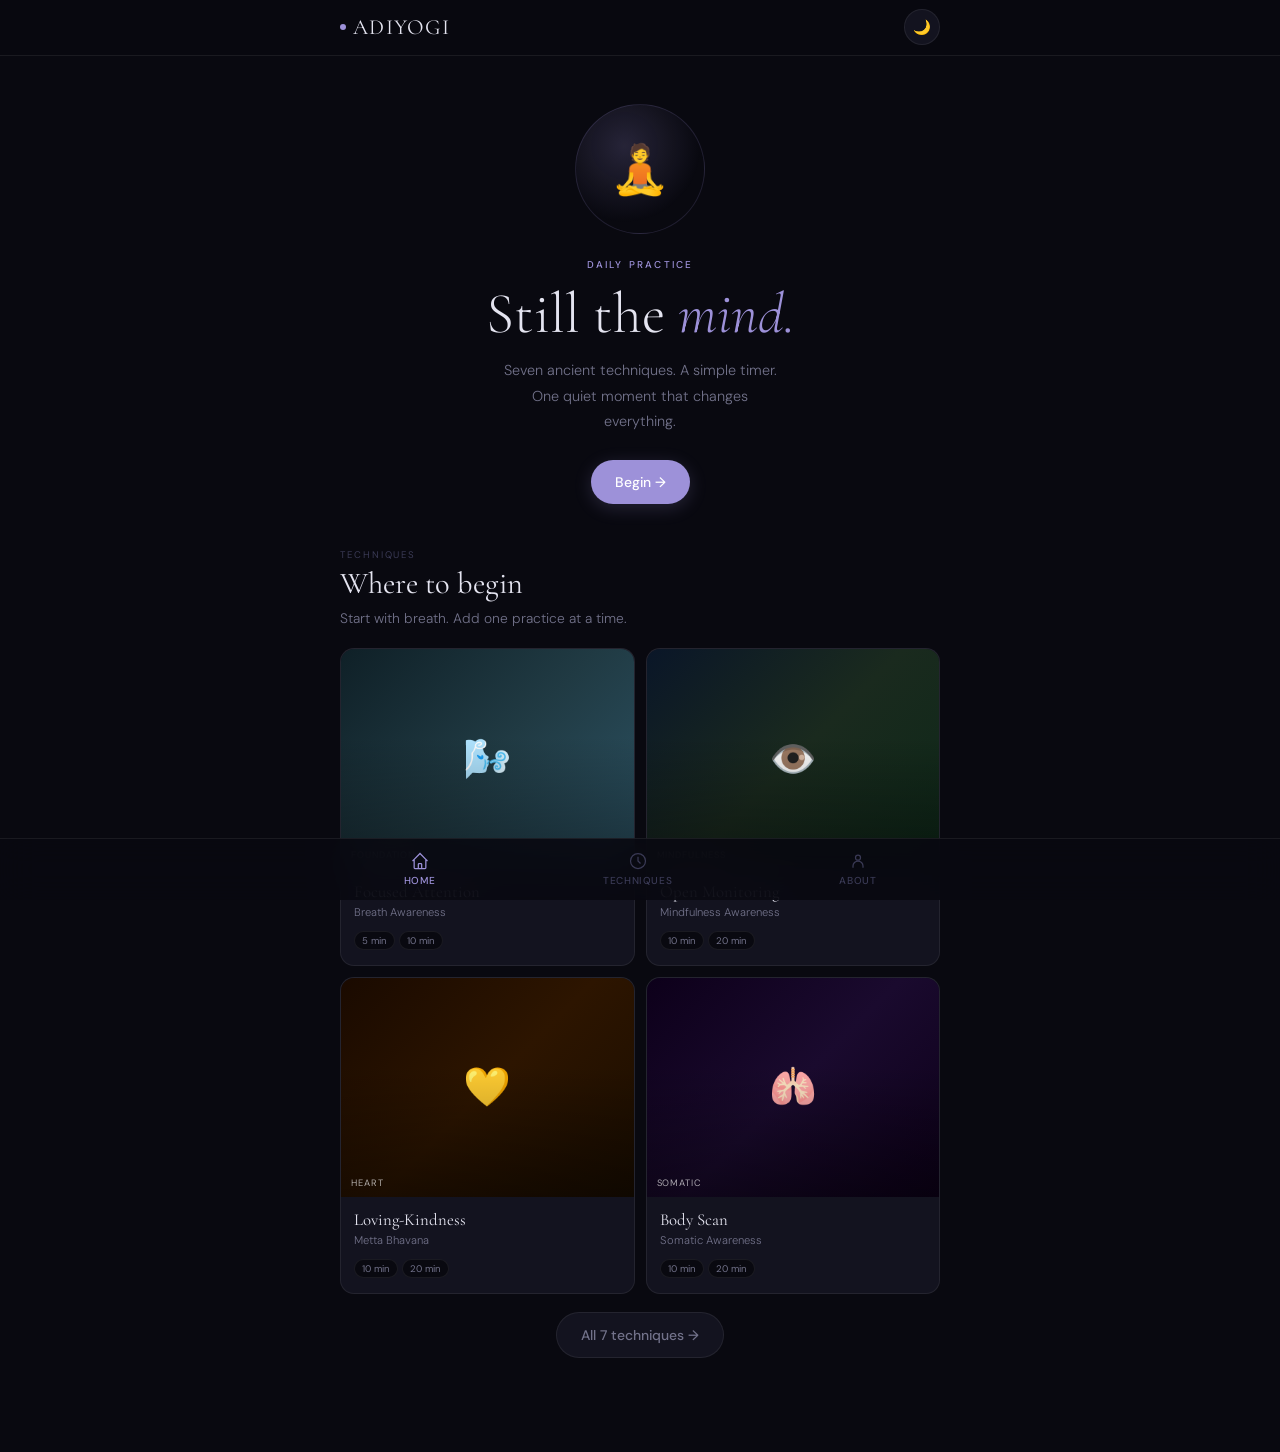
==== index.html @ b9685ed2 "Add files via upload" ====
<!DOCTYPE html>
<html lang="en" data-theme="">
<head>
  <meta charset="UTF-8">
  <meta name="viewport" content="width=device-width, initial-scale=1.0, viewport-fit=cover">
  <meta name="description" content="ADIYOGI — A quiet space for daily mindfulness practice.">
  <meta name="theme-color" content="#090910">
  <meta name="mobile-web-app-capable" content="yes">
  <meta name="apple-mobile-web-app-capable" content="yes">
  <meta name="apple-mobile-web-app-status-bar-style" content="black-translucent">
  <meta name="apple-mobile-web-app-title" content="ADIYOGI">
  <link rel="manifest" href="manifest.json">
  <link rel="apple-touch-icon" href="icons/icon-192.png">
  <link rel="icon" href="icons/icon-192.png">
  <link rel="stylesheet" href="styles.css">
  <title>ADIYOGI</title>
</head>
<body>

<header class="bar">
  <div class="bar-inner">
    <a class="logo" href="index.html"><span class="logo-dot"></span>ADIYOGI</a>
    <button class="icon-btn" data-action="toggle-theme" aria-label="Toggle theme">
      <span class="theme-dark">☀️</span><span class="theme-light" style="display:none">🌙</span>
    </button>
  </div>
</header>

<main>
  <div class="page">

    <!-- Hero -->
    <section class="hero">
      <div class="hero-orb"><span class="hero-orb-emoji">🧘</span></div>
      <p class="hero-eyebrow">Daily Practice</p>
      <h1 class="hero-title">Still the <em>mind.</em></h1>
      <p class="hero-sub">Seven ancient techniques. A simple timer. One quiet moment that changes everything.</p>
      <a href="techniques.html" class="btn btn-primary">Begin →</a>
    </section>

    <!-- Install banner -->
    <div class="ib hidden" id="installBanner">
      <div style="font-size:1.5rem;flex-shrink:0">📱</div>
      <div class="ib-text">
        <div class="ib-title">Install ADIYOGI</div>
        <div class="ib-desc">Works offline · No app store needed</div>
      </div>
      <button class="btn btn-primary" style="padding:8px 16px;font-size:0.8rem" id="installBtn">Install</button>
      <button class="ib-close" id="installClose">✕</button>
    </div>

    <!-- Featured 4 -->
    <section style="padding:8px 0 32px">
      <p class="sec-label">Techniques</p>
      <h2 class="sec-title">Where to begin</h2>
      <p class="sec-sub">Start with breath. Add one practice at a time.</p>
      <div class="grid" id="featuredGrid"></div>
      <div style="text-align:center;margin-top:18px">
        <a href="techniques.html" class="btn btn-ghost">All 7 techniques →</a>
      </div>
    </section>

  </div>
</main>

<nav class="nav">
  <div class="nav-list">
    <a href="index.html" class="nav-item active">
      <svg viewBox="0 0 24 24"><path d="M3 12l2-2m0 0l7-7 7 7M5 10v10a1 1 0 001 1h3m10-11l2 2m-2-2v10a1 1 0 01-1 1h-3m-6 0a1 1 0 001-1v-4a1 1 0 011-1h2a1 1 0 011 1v4a1 1 0 001 1m-6 0h6"/></svg>
      Home
    </a>
    <a href="techniques.html" class="nav-item">
      <svg viewBox="0 0 24 24"><circle cx="12" cy="12" r="9"/><path d="M12 7v5l3 3"/></svg>
      Techniques
    </a>
    <a href="about.html" class="nav-item">
      <svg viewBox="0 0 24 24"><circle cx="12" cy="8" r="3"/><path d="M6 20v-2a6 6 0 0112 0v2"/></svg>
      About
    </a>
  </div>
</nav>

<div class="toast" id="toast"></div>

<script src="data.js"></script>
<script src="app.js"></script>
<script>
document.addEventListener('DOMContentLoaded', () => {
  const grid = document.getElementById('featuredGrid');
  if (!grid || !TECHNIQUES) return;
  grid.innerHTML = TECHNIQUES.slice(0, 4).map(t => `
    <a href="technique-detail.html?id=${t.id}" class="card">
      <div class="card-thumb" style="background:${t.gradient}">
        <span>${t.emoji}</span>
        <span class="card-tag">${t.category}</span>
      </div>
      <div class="card-body">
        <div class="card-title">${t.title}</div>
        <div class="card-sub">${t.subtitle}</div>
        <div class="card-chips">
          ${t.durations.slice(0,2).map(d=>`<span class="chip">${d.label}</span>`).join('')}
        </div>
      </div>
    </a>`).join('');
});
</script>
</body>
</html>
---- styles.css ----
@import url('https://fonts.googleapis.com/css2?family=Cormorant+Garamond:ital,wght@0,300;0,400;1,300;1,400&family=DM+Sans:wght@300;400;500&display=swap');

/* ── Variables ─────────────────────────────────────── */
:root {
  --bg:      #090910;
  --surface: #13131f;
  --border:  rgba(255,255,255,0.07);
  --text:    #e4e4f0;
  --muted:   #72728a;
  --dim:     #3a3a55;
  --accent:  #9d91d9;
  --glow:    rgba(157,145,217,0.2);
  --r: 14px;
  --nav: 62px;
  --bar: 56px;
  --ease: 0.25s cubic-bezier(0.4,0,0.2,1);
  --display: 'Cormorant Garamond', Georgia, serif;
  --body:    'DM Sans', sans-serif;
  --sb: env(safe-area-inset-bottom, 0px);
  --st: env(safe-area-inset-top,    0px);
}
[data-theme="light"] {
  --bg:      #f4f3ee;
  --surface: #ffffff;
  --border:  rgba(0,0,0,0.07);
  --text:    #18181f;
  --muted:   #68687a;
  --dim:     #a8a8b8;
  --accent:  #6b5cbf;
  --glow:    rgba(107,92,191,0.12);
}

/* ── Reset ─────────────────────────────────────────── */
*, *::before, *::after { box-sizing: border-box; margin: 0; padding: 0; }
html { scroll-behavior: smooth; -webkit-text-size-adjust: 100%; }
body {
  font-family: var(--body);
  background: var(--bg);
  color: var(--text);
  min-height: 100vh;
  overflow-x: hidden;
  padding-top: calc(var(--bar) + var(--st));
  padding-bottom: calc(var(--nav) + var(--sb));
}
a { color: inherit; text-decoration: none; }
button { font-family: var(--body); cursor: pointer; border: none; background: none; }
img { max-width: 100%; display: block; }

/* ── Top bar ────────────────────────────────────────── */
.bar {
  position: fixed; top: 0; inset-inline: 0;
  height: calc(var(--bar) + var(--st));
  padding-top: var(--st);
  background: rgba(9,9,16,0.82);
  backdrop-filter: blur(18px);
  -webkit-backdrop-filter: blur(18px);
  border-bottom: 1px solid var(--border);
  z-index: 100;
  display: flex; align-items: flex-end;
}
[data-theme="light"] .bar { background: rgba(244,243,238,0.85); }
.bar-inner {
  width: 100%; max-width: 640px; margin: 0 auto;
  padding: 0 20px 10px;
  display: flex; align-items: center; justify-content: space-between;
}
.logo {
  font-family: var(--display);
  font-size: 1.35rem; font-weight: 400; letter-spacing: 0.06em;
  display: flex; align-items: center; gap: 7px;
}
.logo-dot { width: 6px; height: 6px; border-radius: 50%; background: var(--accent); }
.icon-btn {
  width: 36px; height: 36px; border-radius: 50%;
  background: var(--surface); border: 1px solid var(--border);
  display: flex; align-items: center; justify-content: center;
  font-size: 0.9rem; color: var(--muted); transition: var(--ease);
}
.icon-btn:hover { color: var(--text); }
.icon-btn:active { transform: scale(0.91); }

/* ── Bottom nav ─────────────────────────────────────── */
.nav {
  position: fixed; bottom: 0; inset-inline: 0;
  height: calc(var(--nav) + var(--sb));
  background: rgba(9,9,16,0.88);
  backdrop-filter: blur(18px);
  -webkit-backdrop-filter: blur(18px);
  border-top: 1px solid var(--border);
  z-index: 100;
  display: flex; align-items: flex-start; padding-top: 8px;
}
[data-theme="light"] .nav { background: rgba(244,243,238,0.88); }
.nav-list {
  width: 100%; max-width: 640px; margin: 0 auto;
  display: flex; justify-content: space-around;
}
.nav-item {
  display: flex; flex-direction: column; align-items: center; gap: 3px;
  padding: 4px 24px;
  font-size: 0.63rem; letter-spacing: 0.06em; text-transform: uppercase; font-weight: 500;
  color: var(--dim); transition: var(--ease);
}
.nav-item svg { width: 20px; height: 20px; stroke: currentColor; fill: none; stroke-width: 1.5; }
.nav-item.active { color: var(--accent); }
.nav-item:active { transform: scale(0.9); }

/* ── Page wrap ──────────────────────────────────────── */
.page { max-width: 640px; margin: 0 auto; padding: 0 20px; }

/* ── Hero ───────────────────────────────────────────── */
.hero {
  padding: 48px 0 36px;
  text-align: center;
}
.hero-orb {
  width: 130px; height: 130px; border-radius: 50%;
  margin: 0 auto 24px;
  background: radial-gradient(circle at 38% 32%, var(--glow) 0%, transparent 65%);
  border: 1px solid rgba(157,145,217,0.16);
  display: flex; align-items: center; justify-content: center;
  animation: orb-pulse 5s ease-in-out infinite;
}
.hero-orb-emoji { font-size: 3rem; }
@keyframes orb-pulse {
  0%,100% { box-shadow: 0 0 28px var(--glow); }
  50%      { box-shadow: 0 0 52px var(--glow); transform: scale(1.03); }
}
.hero-eyebrow {
  font-size: 0.62rem; letter-spacing: 0.22em; text-transform: uppercase;
  color: var(--accent); margin-bottom: 12px; font-weight: 500;
}
.hero-title {
  font-family: var(--display);
  font-size: clamp(2.2rem, 9vw, 3.6rem);
  font-weight: 300; line-height: 1.1; margin-bottom: 12px;
}
.hero-title em { font-style: italic; color: var(--accent); }
.hero-sub {
  font-size: 0.9rem; color: var(--muted); font-weight: 300;
  line-height: 1.75; max-width: 290px; margin: 0 auto 26px;
}

/* ── Buttons ────────────────────────────────────────── */
.btn {
  display: inline-flex; align-items: center; gap: 7px;
  padding: 13px 24px; border-radius: 100px;
  font-size: 0.87rem; font-weight: 500;
  transition: var(--ease);
}
.btn:active { transform: scale(0.96); }
.btn-primary {
  background: var(--accent); color: #fff;
  box-shadow: 0 4px 18px var(--glow);
}
.btn-primary:hover { box-shadow: 0 6px 26px rgba(157,145,217,0.32); }
.btn-ghost {
  background: var(--surface); color: var(--muted);
  border: 1px solid var(--border);
}
.btn-ghost:hover { color: var(--text); }
.btn-full { width: 100%; justify-content: center; }

/* ── Grid ───────────────────────────────────────────── */
.grid {
  display: grid;
  grid-template-columns: 1fr 1fr;
  gap: 11px;
}
@media (max-width: 360px) { .grid { grid-template-columns: 1fr; } }

/* ── Cards ──────────────────────────────────────────── */
.card {
  background: var(--surface);
  border: 1px solid var(--border);
  border-radius: var(--r);
  overflow: hidden;
  display: flex; flex-direction: column;
  transition: var(--ease); cursor: pointer;
}
.card:hover  { transform: translateY(-2px); border-color: rgba(157,145,217,0.2); }
.card:active { transform: scale(0.97); }
.card-thumb {
  aspect-ratio: 4/3;
  display: flex; align-items: center; justify-content: center;
  font-size: 2.4rem; position: relative;
}
.card-thumb::after {
  content: ''; position: absolute; inset: 0;
  background: linear-gradient(to bottom, transparent 40%, rgba(0,0,0,0.42));
}
.card-tag {
  position: absolute; bottom: 8px; left: 10px; z-index: 1;
  font-size: 0.58rem; letter-spacing: 0.1em; text-transform: uppercase;
  color: rgba(255,255,255,0.65);
}
.card-body { padding: 13px 13px 15px; flex: 1; display: flex; flex-direction: column; gap: 3px; }
.card-title { font-family: var(--display); font-size: 1.05rem; font-weight: 400; line-height: 1.2; }
.card-sub   { font-size: 0.7rem; color: var(--muted); font-weight: 300; }
.card-chips { display: flex; gap: 4px; margin-top: auto; padding-top: 9px; }
.chip {
  font-size: 0.6rem; padding: 2px 7px; border-radius: 100px;
  background: var(--bg); color: var(--muted); border: 1px solid var(--border);
}

/* ── Section heading ────────────────────────────────── */
.sec-label { font-size: 0.6rem; letter-spacing: 0.2em; text-transform: uppercase; color: var(--dim); margin-bottom: 5px; }
.sec-title { font-family: var(--display); font-size: clamp(1.4rem,5vw,1.9rem); font-weight: 400; line-height: 1.2; margin-bottom: 5px; }
.sec-sub   { font-size: 0.86rem; color: var(--muted); font-weight: 300; line-height: 1.65; margin-bottom: 18px; }

/* ── Search ─────────────────────────────────────────── */
.search {
  display: flex; align-items: center; gap: 9px;
  background: var(--surface); border: 1px solid var(--border);
  border-radius: 100px; padding: 10px 16px; margin-bottom: 14px;
  transition: var(--ease);
}
.search:focus-within { border-color: var(--accent); }
.search svg { width: 14px; height: 14px; stroke: var(--dim); fill: none; stroke-width: 2; flex-shrink: 0; }
.search input {
  flex: 1; background: none; border: none; outline: none;
  font-family: var(--body); font-size: 0.86rem; color: var(--text);
}
.search input::placeholder { color: var(--dim); }

/* ── Filter pills ───────────────────────────────────── */
.filters {
  display: flex; gap: 6px; overflow-x: auto;
  padding-bottom: 5px; margin-bottom: 16px; scrollbar-width: none;
}
.filters::-webkit-scrollbar { display: none; }
.pill {
  white-space: nowrap; padding: 5px 12px; border-radius: 100px;
  font-size: 0.73rem; font-weight: 500;
  border: 1px solid var(--border); background: var(--surface); color: var(--muted);
  transition: var(--ease); cursor: pointer; flex-shrink: 0;
}
.pill.active, .pill:hover { border-color: var(--accent); color: var(--accent); background: rgba(157,145,217,0.07); }

/* ── Detail ─────────────────────────────────────────── */
.detail-hero { padding: 24px 0 18px; text-align: center; }
.detail-emoji { font-size: 3.4rem; display: block; margin-bottom: 12px; animation: float 4s ease-in-out infinite; }
@keyframes float { 0%,100%{transform:translateY(0)} 50%{transform:translateY(-7px)} }
.detail-cat   { font-size: 0.6rem; letter-spacing: 0.2em; text-transform: uppercase; color: var(--accent); margin-bottom: 5px; }
.detail-title { font-family: var(--display); font-size: clamp(1.8rem,7vw,2.8rem); font-weight: 300; line-height: 1.1; margin-bottom: 4px; }
.detail-sub   { font-size: 0.8rem; color: var(--muted); font-weight: 300; margin-bottom: 8px; }
.detail-tagline { font-size: 0.9rem; color: var(--muted); font-style: italic; font-weight: 300; line-height: 1.65; }

.media-box {
  border-radius: var(--r); overflow: hidden;
  border: 1px solid var(--border); background: var(--surface);
  aspect-ratio: 16/9;
  display: flex; align-items: center; justify-content: center;
  margin: 18px 0; position: relative;
}
.media-box img { width: 100%; height: 100%; object-fit: cover; }
.media-fallback {
  position: absolute; inset: 0;
  display: flex; flex-direction: column; align-items: center; justify-content: center;
  gap: 7px; font-size: 2.6rem;
}
.media-fallback .mf-label { font-size: 0.7rem; color: var(--dim); font-family: var(--body); }

.dur-row { display: flex; gap: 7px; margin: 18px 0 12px; }
.dur-btn {
  flex: 1; padding: 12px 5px; border-radius: var(--r);
  background: var(--surface); border: 1px solid var(--border);
  color: var(--muted); text-align: center; cursor: pointer; transition: var(--ease);
  display: flex; flex-direction: column; align-items: center; gap: 2px;
}
.dur-btn .dt  { font-family: var(--display); font-size: 1.25rem; font-weight: 400; color: var(--text); display: block; }
.dur-btn .dl  { font-size: 0.58rem; text-transform: uppercase; letter-spacing: 0.08em; display: block; }
.dur-btn.on, .dur-btn:hover { border-color: var(--accent); background: rgba(157,145,217,0.07); }
.dur-btn.on .dt { color: var(--accent); }

.steps { display: flex; flex-direction: column; gap: 9px; }
.step {
  display: flex; gap: 11px; align-items: flex-start;
  padding: 12px 13px; background: var(--surface);
  border: 1px solid var(--border); border-radius: var(--r);
}
.step-n {
  min-width: 23px; height: 23px; border-radius: 50%;
  background: var(--bg); border: 1px solid var(--border);
  display: flex; align-items: center; justify-content: center;
  font-size: 0.65rem; font-weight: 500; color: var(--accent);
  flex-shrink: 0; margin-top: 1px;
}
.step p { font-size: 0.83rem; color: var(--muted); line-height: 1.6; }

.benefits { display: grid; grid-template-columns: 1fr 1fr; gap: 7px; }
.benefit {
  display: flex; gap: 8px; align-items: flex-start;
  padding: 10px 11px; background: var(--surface);
  border: 1px solid var(--border); border-radius: 10px;
}
.benefit-dot { color: var(--accent); font-size: 0.55rem; margin-top: 5px; flex-shrink: 0; }
.benefit p { font-size: 0.76rem; color: var(--muted); line-height: 1.4; }

.tip {
  background: rgba(157,145,217,0.05); border: 1px solid rgba(157,145,217,0.14);
  border-radius: var(--r); padding: 15px; margin: 18px 0;
  display: flex; gap: 10px;
}
.tip-label { font-size: 0.58rem; letter-spacing: 0.14em; text-transform: uppercase; color: var(--accent); margin-bottom: 4px; }
.tip p { font-size: 0.81rem; color: var(--muted); line-height: 1.6; }

.divider {
  display: flex; align-items: center; gap: 10px;
  margin: 22px 0; color: var(--dim);
  font-size: 0.6rem; letter-spacing: 0.15em; text-transform: uppercase;
}
.divider::before, .divider::after { content: ''; flex: 1; height: 1px; background: var(--border); }

.back {
  display: inline-flex; align-items: center; gap: 5px;
  color: var(--muted); font-size: 0.8rem;
  padding: 10px 0; transition: var(--ease);
}
.back:hover { color: var(--text); }
.back svg { width: 14px; height: 14px; stroke: currentColor; fill: none; stroke-width: 2; }

/* ── Timer ──────────────────────────────────────────── */
.t-overlay {
  position: fixed; inset: 0; z-index: 200;
  background: var(--bg);
  display: flex; flex-direction: column;
  align-items: center; justify-content: center;
  opacity: 0; pointer-events: none; transition: opacity 0.3s;
}
.t-overlay.on { opacity: 1; pointer-events: all; }

.t-ring { position: relative; width: 230px; height: 230px; margin-bottom: 18px; }
.t-ring svg { position: absolute; inset: 0; transform: rotate(-90deg); }
.tr-bg  { fill: none; stroke: var(--surface); stroke-width: 3; }
.tr-arc { fill: none; stroke: var(--accent); stroke-width: 3; stroke-linecap: round; transition: stroke-dashoffset 1s linear; }
.t-inner {
  position: absolute; inset: 0;
  display: flex; flex-direction: column; align-items: center; justify-content: center; gap: 2px;
}
.t-time  { font-family: var(--display); font-size: 3rem; font-weight: 300; color: var(--text); line-height: 1; }
.t-phase { font-size: 0.6rem; letter-spacing: 0.18em; text-transform: uppercase; color: var(--dim); }

.t-name { font-family: var(--display); font-size: 1.25rem; font-weight: 300; color: var(--muted); margin-bottom: 5px; }
.t-dur  { font-size: 0.68rem; color: var(--dim); text-transform: uppercase; letter-spacing: 0.1em; margin-bottom: 26px; }

.t-ctrls { display: flex; gap: 13px; align-items: center; }
.t-btn {
  width: 50px; height: 50px; border-radius: 50%;
  display: flex; align-items: center; justify-content: center;
  background: var(--surface); border: 1px solid var(--border);
  font-size: 1.05rem; color: var(--muted); transition: var(--ease);
}
.t-btn:hover { color: var(--text); }
.t-btn:active { transform: scale(0.91); }
.t-play {
  width: 62px; height: 62px; font-size: 1.35rem;
  background: var(--accent); color: #fff; border-color: var(--accent);
  box-shadow: 0 4px 16px var(--glow);
}
.t-breath {
  margin-top: 18px; font-size: 0.75rem; color: var(--dim);
  text-align: center; letter-spacing: 0.04em;
  animation: bfade 4s ease-in-out infinite;
}
@keyframes bfade { 0%,100%{opacity:0.2} 50%{opacity:0.8} }

/* ── Install banner ─────────────────────────────────── */
.ib {
  background: var(--surface); border: 1px solid var(--border);
  border-radius: var(--r); padding: 15px 16px; margin: 18px 0;
  display: flex; gap: 13px; align-items: center;
}
.ib.hidden { display: none; }
.ib-text { flex: 1; }
.ib-title { font-size: 0.86rem; font-weight: 500; margin-bottom: 2px; }
.ib-desc  { font-size: 0.73rem; color: var(--muted); }
.ib-close {
  width: 26px; height: 26px; border-radius: 50%;
  background: var(--bg); border: 1px solid var(--border);
  display: flex; align-items: center; justify-content: center;
  color: var(--dim); font-size: 0.75rem; align-self: flex-start; flex-shrink: 0;
}

/* ── About ──────────────────────────────────────────── */
.a-block {
  background: var(--surface); border: 1px solid var(--border);
  border-radius: var(--r); padding: 16px; margin-bottom: 10px;
}
.a-block-title { font-family: var(--display); font-size: 0.98rem; font-weight: 400; margin-bottom: 10px; }
.a-row {
  display: flex; gap: 10px; padding: 9px 0;
  border-bottom: 1px solid var(--border);
}
.a-row:last-child { border-bottom: none; padding-bottom: 0; }
.a-icon { font-size: 0.95rem; flex-shrink: 0; width: 21px; text-align: center; margin-top: 1px; }
.a-title { font-size: 0.83rem; font-weight: 500; margin-bottom: 1px; }
.a-desc  { font-size: 0.76rem; color: var(--muted); line-height: 1.45; }

/* ── Offline ────────────────────────────────────────── */
.offline-wrap {
  min-height: calc(100vh - 130px);
  display: flex; flex-direction: column;
  align-items: center; justify-content: center;
  text-align: center; padding: 40px 24px; gap: 12px;
}
.offline-icon  { font-size: 3.8rem; opacity: 0.45; }
.offline-title { font-family: var(--display); font-size: 1.8rem; font-weight: 300; }
.offline-desc  { font-size: 0.86rem; color: var(--muted); max-width: 250px; line-height: 1.65; }

/* ── Reveal ─────────────────────────────────────────── */
.reveal { opacity: 0; transform: translateY(14px); transition: opacity 0.42s ease, transform 0.42s ease; }
.reveal.visible { opacity: 1; transform: none; }

/* ── Toast ──────────────────────────────────────────── */
.toast {
  position: fixed; bottom: calc(var(--nav) + 12px + var(--sb));
  left: 50%; transform: translateX(-50%) translateY(10px);
  background: var(--surface); border: 1px solid var(--border);
  border-radius: 100px; padding: 8px 17px;
  font-size: 0.78rem; color: var(--text);
  opacity: 0; transition: all 0.26s; pointer-events: none;
  white-space: nowrap; z-index: 300;
}
.toast.show { opacity: 1; transform: translateX(-50%) translateY(0); }

/* ── Scrollbar ──────────────────────────────────────── */
::-webkit-scrollbar { width: 3px; }
::-webkit-scrollbar-track { background: transparent; }
::-webkit-scrollbar-thumb { background: var(--surface); border-radius: 2px; }

.hidden { display: none !important; }
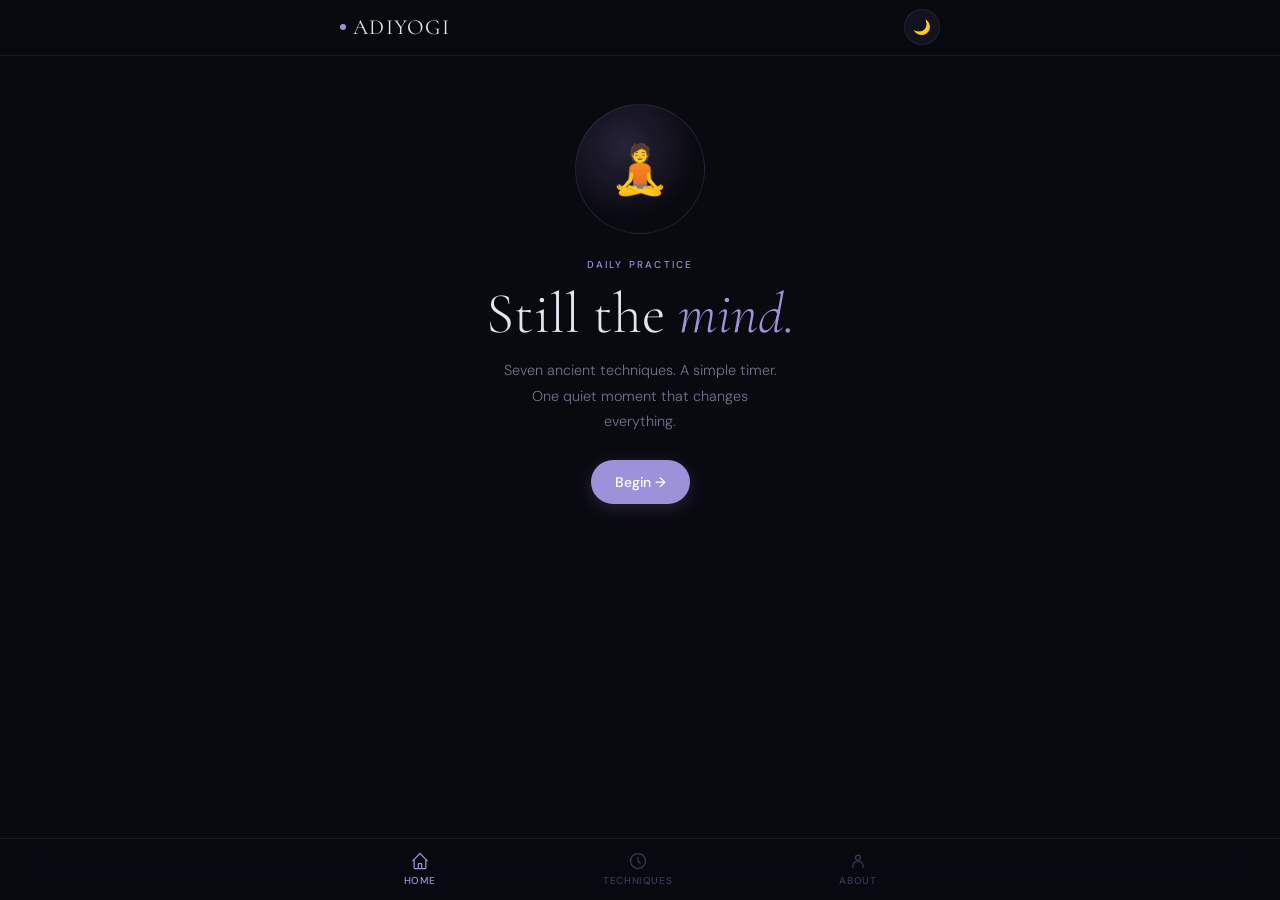
==== commit 18b20c57: "Update index.html" ====
--- a/index.html
+++ b/index.html
@@ -49,17 +49,6 @@
       <button class="ib-close" id="installClose">✕</button>
     </div>
 
-    <!-- Featured 4 -->
-    <section style="padding:8px 0 32px">
-      <p class="sec-label">Techniques</p>
-      <h2 class="sec-title">Where to begin</h2>
-      <p class="sec-sub">Start with breath. Add one practice at a time.</p>
-      <div class="grid" id="featuredGrid"></div>
-      <div style="text-align:center;margin-top:18px">
-        <a href="techniques.html" class="btn btn-ghost">All 7 techniques →</a>
-      </div>
-    </section>
-
   </div>
 </main>
 
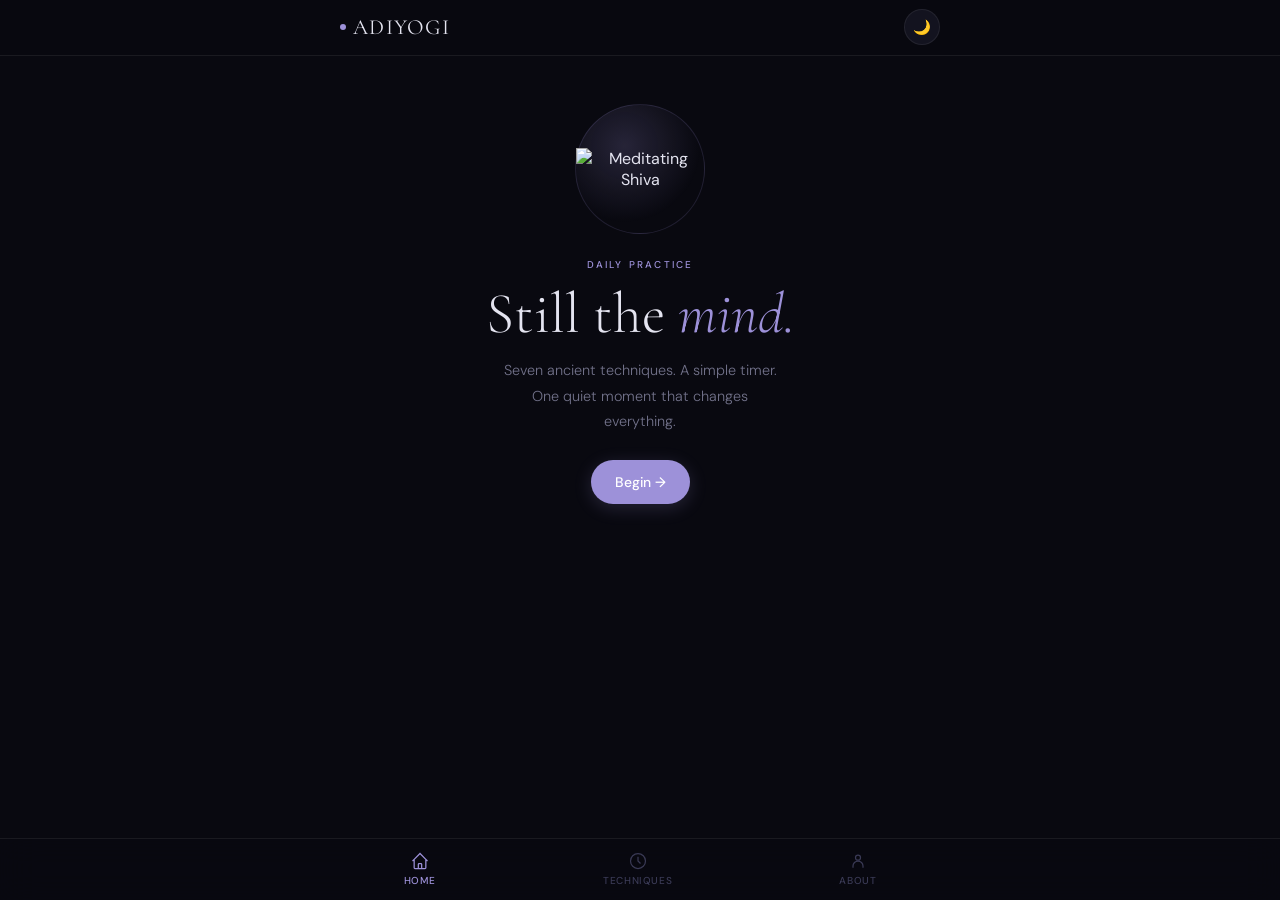
==== commit b2ec5344: "Update index.html" ====
--- a/index.html
+++ b/index.html
@@ -31,7 +31,9 @@
 
     <!-- Hero -->
     <section class="hero">
-      <div class="hero-orb"><span class="hero-orb-emoji">🧘</span></div>
+    <div class="hero-orb">
+  <img src="shiv-meditation.png" alt="Meditating Shiva" class="hero-orb-img">
+</div>
       <p class="hero-eyebrow">Daily Practice</p>
       <h1 class="hero-title">Still the <em>mind.</em></h1>
       <p class="hero-sub">Seven ancient techniques. A simple timer. One quiet moment that changes everything.</p>
